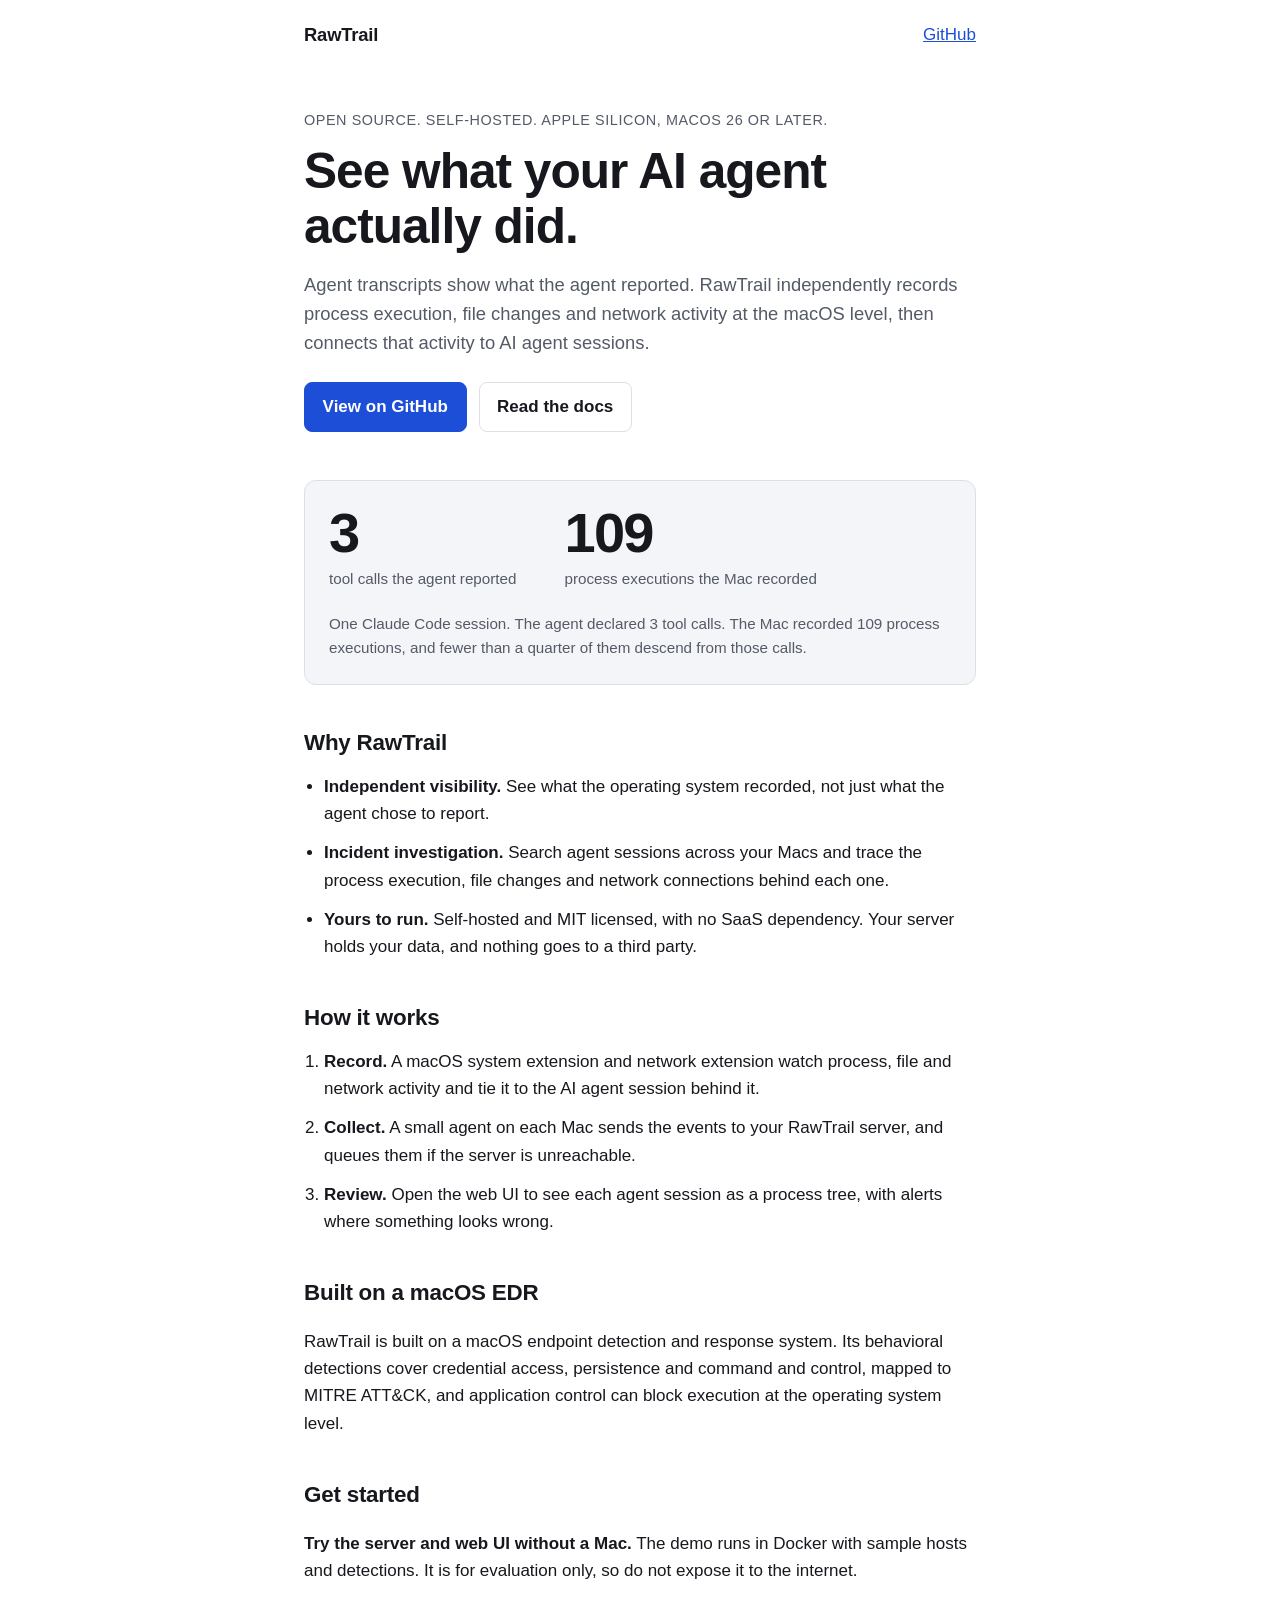
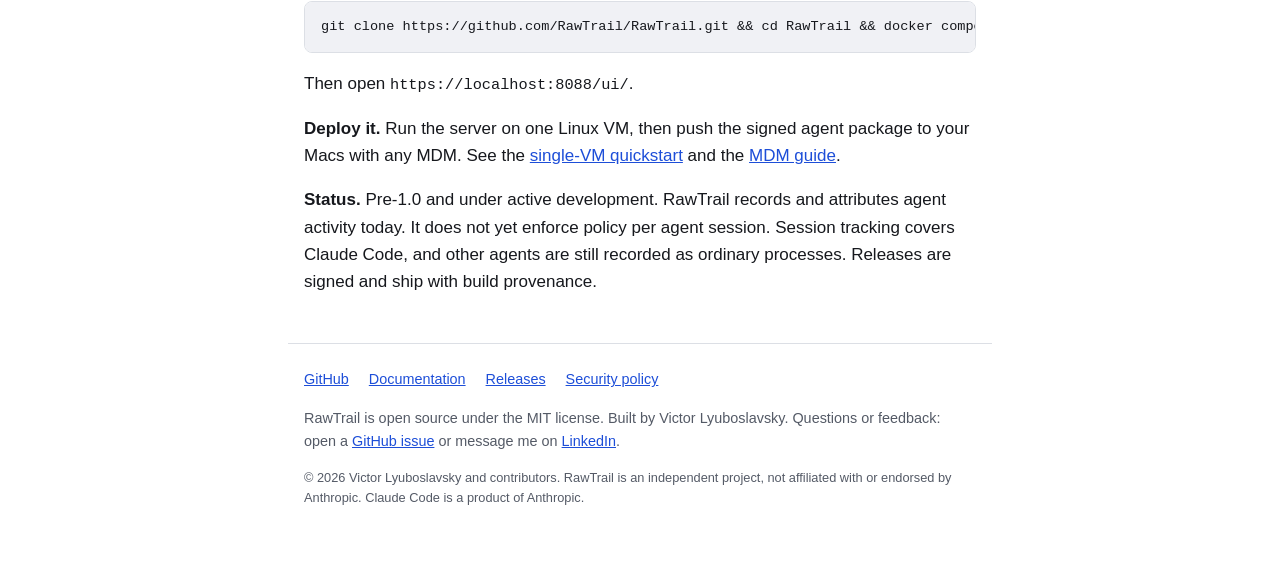
==== index.html @ 0685317d "Add the RawTrail marketing site Plain HTML and CSS served by GitHub Pages at rawtrail.io: hero, the " ====
<!doctype html>
<html lang="en">
<head>
<meta charset="utf-8">
<meta name="viewport" content="width=device-width, initial-scale=1">
<title>RawTrail: see what your AI agent actually did</title>
<meta name="description" content="Open-source macOS tool that independently records what AI agents run: processes, file changes and network activity. Self-hosted, MIT licensed.">
<meta http-equiv="Content-Security-Policy" content="default-src 'none'; style-src 'self'; img-src 'self'; base-uri 'none'; form-action 'none'">
<meta name="referrer" content="strict-origin-when-cross-origin">
<meta name="color-scheme" content="light dark">
<link rel="canonical" href="https://rawtrail.io/">
<link rel="icon" href="/favicon.svg" type="image/svg+xml">
<link rel="stylesheet" href="/style.css">
<meta property="og:type" content="website">
<meta property="og:site_name" content="RawTrail">
<meta property="og:url" content="https://rawtrail.io/">
<meta property="og:title" content="RawTrail: see what your AI agent actually did">
<meta property="og:description" content="Open-source macOS tool that independently records what AI agents run: processes, file changes and network activity. Self-hosted, MIT licensed.">
<meta property="og:image" content="https://rawtrail.io/og.png">
<meta property="og:image:width" content="1200">
<meta property="og:image:height" content="630">
<meta property="og:image:alt" content="RawTrail: 3 tool calls logged, 109 processes ran.">
<meta name="twitter:card" content="summary_large_image">
</head>
<body>
<header class="site-header">
  <a class="wordmark" href="/">RawTrail</a>
  <a href="https://github.com/RawTrail/RawTrail">GitHub</a>
</header>

<main>
  <section class="hero">
    <p class="eyebrow">Open source. Self-hosted. Apple Silicon, macOS 26 or later.</p>
    <h1>See what your AI agent actually did.</h1>
    <p class="lead">Agent transcripts show what the agent reported. RawTrail independently records process execution, file changes and network activity at the macOS level, then connects that activity to AI agent sessions.</p>
    <p class="actions">
      <a class="button primary" href="https://github.com/RawTrail/RawTrail">View on GitHub</a>
      <a class="button" href="https://github.com/RawTrail/RawTrail/tree/main/docs">Read the docs</a>
    </p>
  </section>

  <figure class="proof">
    <div class="stats">
      <div class="stat"><span class="number">3</span><span class="label">tool calls the agent reported</span></div>
      <div class="stat"><span class="number">109</span><span class="label">process executions the Mac recorded</span></div>
    </div>
    <figcaption>One Claude Code session. The agent declared 3 tool calls. The Mac recorded 109 process executions, and fewer than a quarter of them descend from those calls.</figcaption>
  </figure>

  <section>
    <h2>Why RawTrail</h2>
    <ul class="reasons">
      <li><strong>Independent visibility.</strong> See what the operating system recorded, not just what the agent chose to report.</li>
      <li><strong>Incident investigation.</strong> Search agent sessions across your Macs and trace the process execution, file changes and network connections behind each one.</li>
      <li><strong>Yours to run.</strong> Self-hosted and MIT licensed, with no SaaS dependency. Your server holds your data, and nothing goes to a third party.</li>
    </ul>
  </section>

  <section>
    <h2>How it works</h2>
    <ol class="steps">
      <li><strong>Record.</strong> A macOS system extension and network extension watch process, file and network activity and tie it to the AI agent session behind it.</li>
      <li><strong>Collect.</strong> A small agent on each Mac sends the events to your RawTrail server, and queues them if the server is unreachable.</li>
      <li><strong>Review.</strong> Open the web UI to see each agent session as a process tree, with alerts where something looks wrong.</li>
    </ol>
  </section>

  <section>
    <h2>Built on a macOS EDR</h2>
    <p>RawTrail is built on a macOS endpoint detection and response system. Its behavioral detections cover credential access, persistence and command and control, mapped to MITRE ATT&amp;CK, and application control can block execution at the operating system level.</p>
  </section>

  <section>
    <h2>Get started</h2>
    <p><strong>Try the server and web UI without a Mac.</strong> The demo runs in Docker with sample hosts and detections. It is for evaluation only, so do not expose it to the internet.</p>
    <pre><code>git clone https://github.com/RawTrail/RawTrail.git &amp;&amp; cd RawTrail &amp;&amp; docker compose -f docker-compose.demo.yml up</code></pre>
    <p>Then open <code>https://localhost:8088/ui/</code>.</p>
    <p><strong>Deploy it.</strong> Run the server on one Linux VM, then push the signed agent package to your Macs with any MDM. See the <a href="https://github.com/RawTrail/RawTrail/blob/main/docs/quickstart-vm.md">single-VM quickstart</a> and the <a href="https://github.com/RawTrail/RawTrail/blob/main/docs/mdm-deployment.md">MDM guide</a>.</p>
    <p><strong>Status.</strong> Pre-1.0 and under active development. RawTrail records and attributes agent activity today. It does not yet enforce policy per agent session. Session tracking covers Claude Code, and other agents are still recorded as ordinary processes. Releases are signed and ship with build provenance.</p>
  </section>
</main>

<footer class="site-footer">
  <nav aria-label="Project links">
    <a href="https://github.com/RawTrail/RawTrail">GitHub</a>
    <a href="https://github.com/RawTrail/RawTrail/tree/main/docs">Documentation</a>
    <a href="https://github.com/RawTrail/RawTrail/releases">Releases</a>
    <a href="https://github.com/RawTrail/RawTrail/blob/main/SECURITY.md">Security policy</a>
  </nav>
  <p>RawTrail is open source under the MIT license. Built by Victor Lyuboslavsky. Questions or feedback: open a <a href="https://github.com/RawTrail/RawTrail/issues">GitHub issue</a> or message me on <a href="https://www.linkedin.com/in/lyuboslavsky/">LinkedIn</a>.</p>
  <p class="fine">&copy; 2026 Victor Lyuboslavsky and contributors. RawTrail is an independent project, not affiliated with or endorsed by Anthropic. Claude Code is a product of Anthropic.</p>
</footer>
</body>
</html>
---- style.css ----
:root {
  --bg: #ffffff;
  --text: #16181d;
  --muted: #545a66;
  --border: #dcdfe5;
  --surface: #f4f5f8;
  --accent: #1d4ed8;
  --on-accent: #ffffff;
  --code-bg: #f0f1f5;
}

@media (prefers-color-scheme: dark) {
  :root {
    --bg: #0f1115;
    --text: #e9eaee;
    --muted: #a3a8b3;
    --border: #2a2e37;
    --surface: #171a21;
    --accent: #8ab4ff;
    --on-accent: #0b1020;
    --code-bg: #171a21;
  }
}

* { box-sizing: border-box; }

html { -webkit-text-size-adjust: 100%; }

body {
  margin: 0;
  background: var(--bg);
  color: var(--text);
  font: 17px/1.6 -apple-system, BlinkMacSystemFont, "Segoe UI", Roboto, Helvetica, Arial, sans-serif;
}

a { color: var(--accent); }
a:focus-visible, .button:focus-visible { outline: 3px solid var(--accent); outline-offset: 2px; }

.site-header, main, .site-footer {
  max-width: 44rem;
  margin: 0 auto;
  padding-left: 1rem;
  padding-right: 1rem;
}

.site-header {
  display: flex;
  justify-content: space-between;
  align-items: center;
  padding-top: 1.25rem;
  padding-bottom: 1.25rem;
}

.wordmark {
  color: var(--text);
  font-weight: 700;
  font-size: 1.15rem;
  letter-spacing: -0.01em;
  text-decoration: none;
}

.hero { padding: 2.5rem 0 1.5rem; }

.eyebrow {
  margin: 0 0 0.75rem;
  color: var(--muted);
  font-size: 0.9rem;
  text-transform: uppercase;
  letter-spacing: 0.04em;
}

h1 {
  margin: 0 0 1rem;
  font-size: clamp(2.1rem, 6vw, 3.1rem);
  line-height: 1.1;
  letter-spacing: -0.02em;
}

h2 { margin: 0 0 0.75rem; font-size: 1.4rem; letter-spacing: -0.01em; }

section { margin: 2.5rem 0; }
.hero { margin: 0; }

.lead { margin: 0 0 1.5rem; font-size: 1.15rem; color: var(--muted); }

.actions { display: flex; flex-wrap: wrap; gap: 0.75rem; margin: 0; }

.button {
  display: inline-block;
  padding: 0.65rem 1.1rem;
  border: 1px solid var(--border);
  border-radius: 8px;
  color: var(--text);
  font-weight: 600;
  text-decoration: none;
}

.button.primary { background: var(--accent); border-color: var(--accent); color: var(--on-accent); }

.proof {
  margin: 1.5rem 0 2.5rem;
  padding: 1.5rem;
  background: var(--surface);
  border: 1px solid var(--border);
  border-radius: 12px;
}

.stats { display: flex; flex-wrap: wrap; gap: 1.5rem 3rem; }
.stat { display: flex; flex-direction: column; }
.number { font-size: 3.5rem; font-weight: 800; line-height: 1; letter-spacing: -0.03em; }
.label { margin-top: 0.4rem; color: var(--muted); font-size: 0.95rem; }

figcaption { margin-top: 1.25rem; color: var(--muted); font-size: 0.95rem; }

.reasons, .steps { margin: 0; padding-left: 1.25rem; }
.reasons li, .steps li { margin-bottom: 0.75rem; }

pre {
  margin: 0 0 1rem;
  padding: 0.9rem 1rem;
  overflow-x: auto;
  background: var(--code-bg);
  border: 1px solid var(--border);
  border-radius: 8px;
  font-size: 0.85rem;
}

code { font-family: ui-monospace, SFMono-Regular, Menlo, Consolas, monospace; font-size: 0.9em; }
pre code { font-size: inherit; }

.site-footer {
  margin-top: 3rem;
  padding-top: 1.5rem;
  padding-bottom: 3rem;
  border-top: 1px solid var(--border);
  color: var(--muted);
  font-size: 0.9rem;
}

.site-footer nav { display: flex; flex-wrap: wrap; gap: 0.5rem 1.25rem; margin-bottom: 1rem; }
.site-footer .fine { font-size: 0.8rem; }

@media (max-width: 30rem) {
  body { font-size: 16px; }
  .number { font-size: 2.75rem; }
}
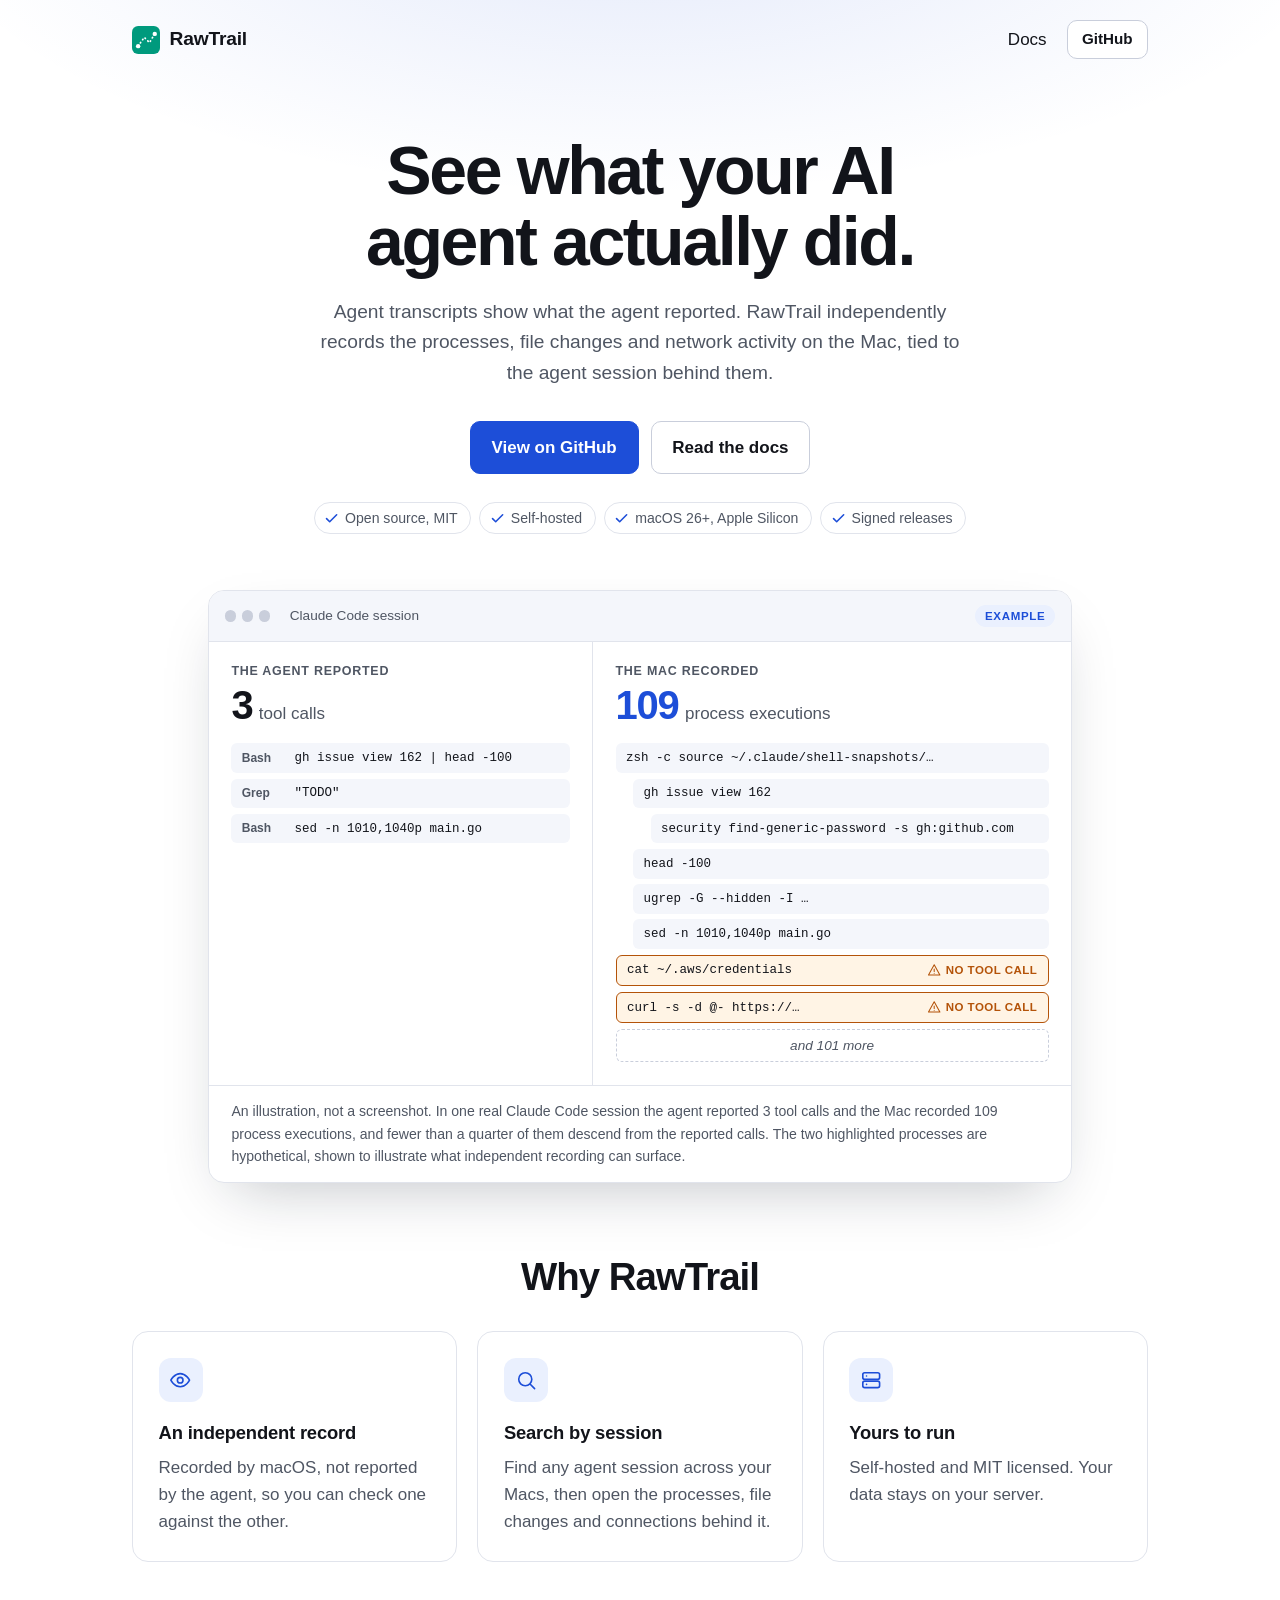
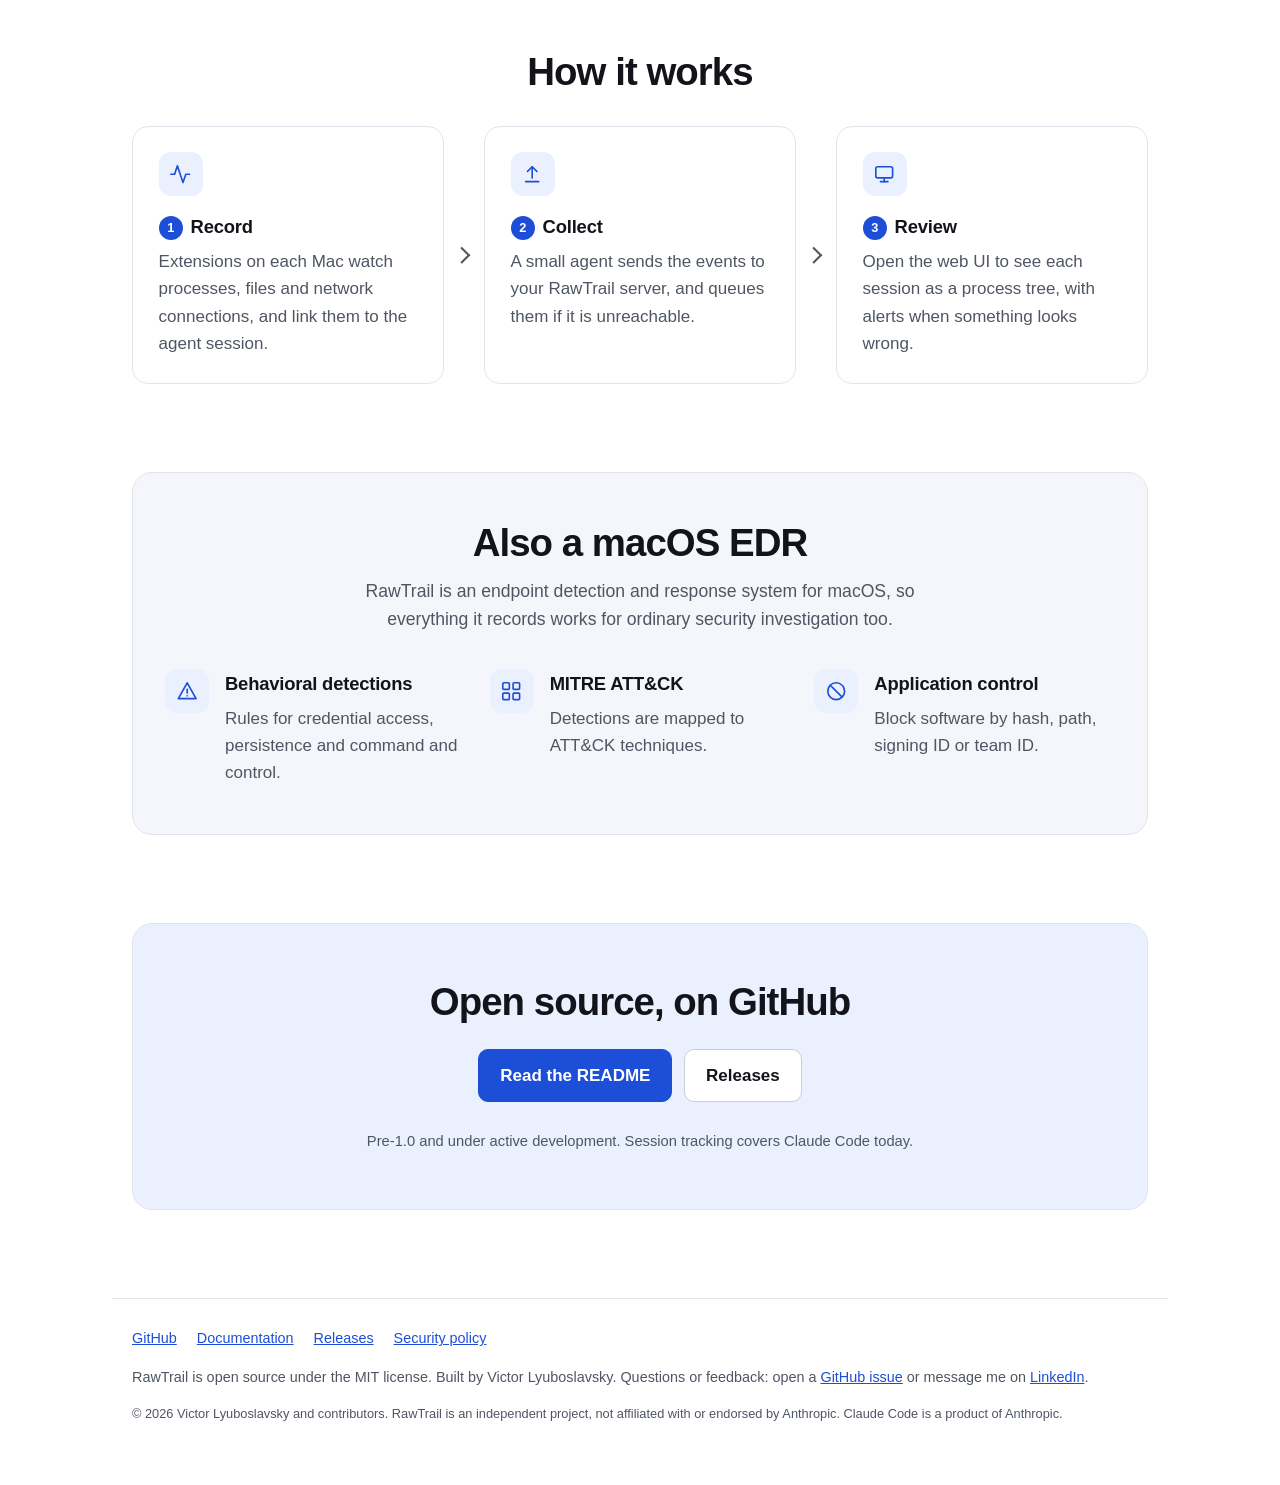
==== commit 802cd73e: "Redesign the page with icon cards, an example session and the repo's green Replace the text-only lay" ====
--- a/index.html
+++ b/index.html
@@ -9,7 +9,7 @@
 <meta name="referrer" content="strict-origin-when-cross-origin">
 <meta name="color-scheme" content="light dark">
 <link rel="canonical" href="https://rawtrail.io/">
-<link rel="icon" href="/favicon.svg" type="image/svg+xml">
+<link rel="icon" href="/favicon.svg?v=2" type="image/svg+xml">
 <link rel="stylesheet" href="/style.css">
 <meta property="og:type" content="website">
 <meta property="og:site_name" content="RawTrail">
@@ -19,68 +19,164 @@
 <meta property="og:image" content="https://rawtrail.io/og.png">
 <meta property="og:image:width" content="1200">
 <meta property="og:image:height" content="630">
-<meta property="og:image:alt" content="RawTrail: 3 tool calls logged, 109 processes ran.">
+<meta property="og:image:alt" content="RawTrail example: in one Claude Code session the agent reported 3 tool calls and the Mac recorded 109 processes.">
 <meta name="twitter:card" content="summary_large_image">
 </head>
 <body>
-<header class="site-header">
-  <a class="wordmark" href="/">RawTrail</a>
-  <a href="https://github.com/RawTrail/RawTrail">GitHub</a>
-</header>
+<svg class="sprite" aria-hidden="true" focusable="false">
+  <symbol id="i-check" viewBox="0 0 24 24"><polyline points="20 6 9 17 4 12"/></symbol>
+  <symbol id="i-eye" viewBox="0 0 24 24"><path d="M2 12s3.5-7 10-7 10 7 10 7-3.5 7-10 7S2 12 2 12z"/><circle cx="12" cy="12" r="3"/></symbol>
+  <symbol id="i-search" viewBox="0 0 24 24"><circle cx="11" cy="11" r="7"/><line x1="21" y1="21" x2="16.65" y2="16.65"/></symbol>
+  <symbol id="i-server" viewBox="0 0 24 24"><rect x="3" y="4" width="18" height="7" rx="2"/><rect x="3" y="13" width="18" height="7" rx="2"/><line x1="7" y1="7.5" x2="7.01" y2="7.5"/><line x1="7" y1="16.5" x2="7.01" y2="16.5"/></symbol>
+  <symbol id="i-activity" viewBox="0 0 24 24"><polyline points="22 12 18 12 15 21 9 3 6 12 2 12"/></symbol>
+  <symbol id="i-upload" viewBox="0 0 24 24"><path d="M12 16V4"/><polyline points="7 9 12 4 17 9"/><path d="M5 20h14"/></symbol>
+  <symbol id="i-monitor" viewBox="0 0 24 24"><rect x="3" y="4" width="18" height="12" rx="2"/><path d="M8 20h8"/><path d="M12 16v4"/></symbol>
+  <symbol id="i-alert" viewBox="0 0 24 24"><path d="M12 3l9.5 17h-19z"/><path d="M12 10v4"/><path d="M12 17h.01"/></symbol>
+  <symbol id="i-grid" viewBox="0 0 24 24"><rect x="3" y="3" width="7" height="7" rx="1"/><rect x="14" y="3" width="7" height="7" rx="1"/><rect x="3" y="14" width="7" height="7" rx="1"/><rect x="14" y="14" width="7" height="7" rx="1"/></symbol>
+  <symbol id="i-ban" viewBox="0 0 24 24"><circle cx="12" cy="12" r="9"/><path d="M5.6 5.6l12.8 12.8"/></symbol>
+</svg>
 
-<main>
-  <section class="hero">
-    <p class="eyebrow">Open source. Self-hosted. Apple Silicon, macOS 26 or later.</p>
+<div class="top">
+  <header class="site-header wrap">
+    <a class="wordmark" href="/"><img src="/favicon.svg?v=2" alt="" width="28" height="28">RawTrail</a>
+    <nav aria-label="Primary">
+      <a href="https://github.com/RawTrail/RawTrail/tree/main/docs">Docs</a>
+      <a class="button small" href="https://github.com/RawTrail/RawTrail">GitHub</a>
+    </nav>
+  </header>
+
+  <section class="hero wrap">
     <h1>See what your AI agent actually did.</h1>
-    <p class="lead">Agent transcripts show what the agent reported. RawTrail independently records process execution, file changes and network activity at the macOS level, then connects that activity to AI agent sessions.</p>
+    <p class="lead">Agent transcripts show what the agent reported. RawTrail independently records the processes, file changes and network activity on the Mac, tied to the agent session behind them.</p>
     <p class="actions">
       <a class="button primary" href="https://github.com/RawTrail/RawTrail">View on GitHub</a>
       <a class="button" href="https://github.com/RawTrail/RawTrail/tree/main/docs">Read the docs</a>
     </p>
+    <ul class="chips" aria-label="At a glance">
+      <li><svg class="icon" aria-hidden="true"><use href="#i-check"/></svg>Open source, MIT</li>
+      <li><svg class="icon" aria-hidden="true"><use href="#i-check"/></svg>Self-hosted</li>
+      <li><svg class="icon" aria-hidden="true"><use href="#i-check"/></svg>macOS 26+, Apple Silicon</li>
+      <li><svg class="icon" aria-hidden="true"><use href="#i-check"/></svg>Signed releases</li>
+    </ul>
+
+    <figure class="window">
+      <div class="window-bar">
+        <span class="dots" aria-hidden="true"><i></i><i></i><i></i></span>
+        <span class="window-title">Claude Code session</span>
+        <span class="tag">Example</span>
+      </div>
+      <div class="panes">
+        <div class="pane">
+          <div class="pane-head">
+            <span class="pane-label">The agent reported</span>
+            <span class="pane-count"><b>3</b>tool calls</span>
+          </div>
+          <ul class="rows">
+            <li><span class="kind">Bash</span><code>gh issue view 162 | head -100</code></li>
+            <li><span class="kind">Grep</span><code>"TODO"</code></li>
+            <li><span class="kind">Bash</span><code>sed -n 1010,1040p main.go</code></li>
+          </ul>
+        </div>
+        <div class="pane pane-mac">
+          <div class="pane-head">
+            <span class="pane-label">The Mac recorded</span>
+            <span class="pane-count"><b>109</b>process executions</span>
+          </div>
+          <ul class="rows tree">
+            <li><code>zsh -c source ~/.claude/shell-snapshots/&hellip;</code></li>
+            <li class="d1"><code>gh issue view 162</code></li>
+            <li class="d2"><code>security find-generic-password -s gh:github.com</code></li>
+            <li class="d1"><code>head -100</code></li>
+            <li class="d1"><code>ugrep -G --hidden -I &hellip;</code></li>
+            <li class="d1"><code>sed -n 1010,1040p main.go</code></li>
+            <li class="flag"><code>cat ~/.aws/credentials</code><span class="flag-tag"><svg class="icon" aria-hidden="true"><use href="#i-alert"/></svg>No tool call</span></li>
+            <li class="flag"><code>curl -s -d @- https://&hellip;</code><span class="flag-tag"><svg class="icon" aria-hidden="true"><use href="#i-alert"/></svg>No tool call</span></li>
+            <li class="more">and 101 more</li>
+          </ul>
+        </div>
+      </div>
+      <figcaption>An illustration, not a screenshot. In one real Claude Code session the agent reported 3 tool calls and the Mac recorded 109 process executions, and fewer than a quarter of them descend from the reported calls. The two highlighted processes are hypothetical, shown to illustrate what independent recording can surface.</figcaption>
+    </figure>
+  </section>
+</div>
+
+<main>
+  <section class="wrap">
+    <h2>Why RawTrail</h2>
+    <div class="cards">
+      <article class="card">
+        <span class="icon-box"><svg class="icon" aria-hidden="true"><use href="#i-eye"/></svg></span>
+        <h3>An independent record</h3>
+        <p>Recorded by macOS, not reported by the agent, so you can check one against the other.</p>
+      </article>
+      <article class="card">
+        <span class="icon-box"><svg class="icon" aria-hidden="true"><use href="#i-search"/></svg></span>
+        <h3>Search by session</h3>
+        <p>Find any agent session across your Macs, then open the processes, file changes and connections behind it.</p>
+      </article>
+      <article class="card">
+        <span class="icon-box"><svg class="icon" aria-hidden="true"><use href="#i-server"/></svg></span>
+        <h3>Yours to run</h3>
+        <p>Self-hosted and MIT licensed. Your data stays on your server.</p>
+      </article>
+    </div>
   </section>
 
-  <figure class="proof">
-    <div class="stats">
-      <div class="stat"><span class="number">3</span><span class="label">tool calls the agent reported</span></div>
-      <div class="stat"><span class="number">109</span><span class="label">process executions the Mac recorded</span></div>
-    </div>
-    <figcaption>One Claude Code session. The agent declared 3 tool calls. The Mac recorded 109 process executions, and fewer than a quarter of them descend from those calls.</figcaption>
-  </figure>
-
-  <section>
-    <h2>Why RawTrail</h2>
-    <ul class="reasons">
-      <li><strong>Independent visibility.</strong> See what the operating system recorded, not just what the agent chose to report.</li>
-      <li><strong>Incident investigation.</strong> Search agent sessions across your Macs and trace the process execution, file changes and network connections behind each one.</li>
-      <li><strong>Yours to run.</strong> Self-hosted and MIT licensed, with no SaaS dependency. Your server holds your data, and nothing goes to a third party.</li>
-    </ul>
-  </section>
-
-  <section>
+  <section class="wrap">
     <h2>How it works</h2>
-    <ol class="steps">
-      <li><strong>Record.</strong> A macOS system extension and network extension watch process, file and network activity and tie it to the AI agent session behind it.</li>
-      <li><strong>Collect.</strong> A small agent on each Mac sends the events to your RawTrail server, and queues them if the server is unreachable.</li>
-      <li><strong>Review.</strong> Open the web UI to see each agent session as a process tree, with alerts where something looks wrong.</li>
+    <ol class="flow">
+      <li class="step">
+        <span class="icon-box"><svg class="icon" aria-hidden="true"><use href="#i-activity"/></svg></span>
+        <h3>Record</h3>
+        <p>Extensions on each Mac watch processes, files and network connections, and link them to the agent session.</p>
+      </li>
+      <li class="step">
+        <span class="icon-box"><svg class="icon" aria-hidden="true"><use href="#i-upload"/></svg></span>
+        <h3>Collect</h3>
+        <p>A small agent sends the events to your RawTrail server, and queues them if it is unreachable.</p>
+      </li>
+      <li class="step">
+        <span class="icon-box"><svg class="icon" aria-hidden="true"><use href="#i-monitor"/></svg></span>
+        <h3>Review</h3>
+        <p>Open the web UI to see each session as a process tree, with alerts when something looks wrong.</p>
+      </li>
     </ol>
   </section>
 
-  <section>
-    <h2>Built on a macOS EDR</h2>
-    <p>RawTrail is built on a macOS endpoint detection and response system. Its behavioral detections cover credential access, persistence and command and control, mapped to MITRE ATT&amp;CK, and application control can block execution at the operating system level.</p>
+  <section class="wrap">
+    <div class="edr">
+      <h2>Also a macOS EDR</h2>
+      <p class="section-sub">RawTrail is an endpoint detection and response system for macOS, so everything it records works for ordinary security investigation too.</p>
+      <ul class="mini">
+        <li>
+          <span class="icon-box"><svg class="icon" aria-hidden="true"><use href="#i-alert"/></svg></span>
+          <div><h3>Behavioral detections</h3><p>Rules for credential access, persistence and command and control.</p></div>
+        </li>
+        <li>
+          <span class="icon-box"><svg class="icon" aria-hidden="true"><use href="#i-grid"/></svg></span>
+          <div><h3>MITRE ATT&amp;CK</h3><p>Detections are mapped to ATT&amp;CK techniques.</p></div>
+        </li>
+        <li>
+          <span class="icon-box"><svg class="icon" aria-hidden="true"><use href="#i-ban"/></svg></span>
+          <div><h3>Application control</h3><p>Block software by hash, path, signing ID or team ID.</p></div>
+        </li>
+      </ul>
+    </div>
   </section>
 
-  <section>
-    <h2>Get started</h2>
-    <p><strong>Try the server and web UI without a Mac.</strong> The demo runs in Docker with sample hosts and detections. It is for evaluation only, so do not expose it to the internet.</p>
-    <pre><code>git clone https://github.com/RawTrail/RawTrail.git &amp;&amp; cd RawTrail &amp;&amp; docker compose -f docker-compose.demo.yml up</code></pre>
-    <p>Then open <code>https://localhost:8088/ui/</code>.</p>
-    <p><strong>Deploy it.</strong> Run the server on one Linux VM, then push the signed agent package to your Macs with any MDM. See the <a href="https://github.com/RawTrail/RawTrail/blob/main/docs/quickstart-vm.md">single-VM quickstart</a> and the <a href="https://github.com/RawTrail/RawTrail/blob/main/docs/mdm-deployment.md">MDM guide</a>.</p>
-    <p><strong>Status.</strong> Pre-1.0 and under active development. RawTrail records and attributes agent activity today. It does not yet enforce policy per agent session. Session tracking covers Claude Code, and other agents are still recorded as ordinary processes. Releases are signed and ship with build provenance.</p>
+  <section class="wrap">
+    <div class="cta">
+      <h2>Open source, on GitHub</h2>
+      <p class="actions">
+        <a class="button primary" href="https://github.com/RawTrail/RawTrail#readme">Read the README</a>
+        <a class="button" href="https://github.com/RawTrail/RawTrail/releases">Releases</a>
+      </p>
+      <p class="status">Pre-1.0 and under active development. Session tracking covers Claude Code today.</p>
+    </div>
   </section>
 </main>
 
-<footer class="site-footer">
+<footer class="site-footer wrap">
   <nav aria-label="Project links">
     <a href="https://github.com/RawTrail/RawTrail">GitHub</a>
     <a href="https://github.com/RawTrail/RawTrail/tree/main/docs">Documentation</a>
--- a/style.css
+++ b/style.css
@@ -1,12 +1,18 @@
 :root {
   --bg: #ffffff;
-  --text: #16181d;
-  --muted: #545a66;
-  --border: #dcdfe5;
-  --surface: #f4f5f8;
+  --text: #12141a;
+  --muted: #4f5663;
+  --border: #e1e4ec;
+  --border-strong: #c9cedb;
+  --surface: #ffffff;
+  --surface-2: #f4f6fb;
   --accent: #1d4ed8;
+  --accent-soft: #eaf0fe;
   --on-accent: #ffffff;
-  --code-bg: #f0f1f5;
+  --warn: #b45309;
+  --warn-soft: #fff4e5;
+  --glow: rgba(29, 78, 216, 0.12);
+  --shadow: 0 24px 60px -24px rgba(16, 24, 40, 0.28);
 }
 
 @media (prefers-color-scheme: dark) {
@@ -15,10 +21,16 @@
     --text: #e9eaee;
     --muted: #a3a8b3;
     --border: #2a2e37;
-    --surface: #171a21;
+    --border-strong: #3a3f4b;
+    --surface: #161920;
+    --surface-2: #1b1f28;
     --accent: #8ab4ff;
+    --accent-soft: #1a2540;
     --on-accent: #0b1020;
-    --code-bg: #171a21;
+    --warn: #fbbf24;
+    --warn-soft: #2d2410;
+    --glow: rgba(138, 180, 255, 0.16);
+    --shadow: 0 24px 60px -24px rgba(0, 0, 0, 0.7);
   }
 }
 
@@ -34,113 +46,232 @@
 }
 
 a { color: var(--accent); }
-a:focus-visible, .button:focus-visible { outline: 3px solid var(--accent); outline-offset: 2px; }
-
-.site-header, main, .site-footer {
-  max-width: 44rem;
-  margin: 0 auto;
-  padding-left: 1rem;
-  padding-right: 1rem;
-}
-
-.site-header {
-  display: flex;
-  justify-content: space-between;
+a:focus-visible { outline: 3px solid var(--accent); outline-offset: 2px; }
+
+.wrap { max-width: 66rem; margin: 0 auto; padding-left: 1.25rem; padding-right: 1.25rem; }
+
+.sprite { position: absolute; width: 0; height: 0; overflow: hidden; }
+
+.icon {
+  width: 1.4rem;
+  height: 1.4rem;
+  fill: none;
+  stroke: currentColor;
+  stroke-width: 1.75;
+  stroke-linecap: round;
+  stroke-linejoin: round;
+  flex: none;
+}
+
+.icon-box {
+  display: grid;
+  place-items: center;
+  width: 2.75rem;
+  height: 2.75rem;
+  margin-bottom: 1rem;
+  border-radius: 12px;
+  background: var(--accent-soft);
+  color: var(--accent);
+}
+
+/* Header and hero */
+
+.top { background: radial-gradient(64rem 26rem at 50% -6rem, var(--glow), transparent 70%); }
+
+.site-header { display: flex; justify-content: space-between; align-items: center; padding-top: 1.25rem; padding-bottom: 1.25rem; }
+.site-header nav { display: flex; align-items: center; gap: 1.25rem; }
+.site-header nav a:not(.button) { color: var(--text); font-weight: 500; text-decoration: none; }
+.site-header nav a:not(.button):hover { color: var(--accent); }
+
+.wordmark {
+  display: inline-flex;
   align-items: center;
-  padding-top: 1.25rem;
-  padding-bottom: 1.25rem;
-}
-
-.wordmark {
+  gap: 0.6rem;
   color: var(--text);
   font-weight: 700;
-  font-size: 1.15rem;
+  font-size: 1.2rem;
   letter-spacing: -0.01em;
   text-decoration: none;
 }
 
-.hero { padding: 2.5rem 0 1.5rem; }
-
-.eyebrow {
-  margin: 0 0 0.75rem;
-  color: var(--muted);
-  font-size: 0.9rem;
-  text-transform: uppercase;
-  letter-spacing: 0.04em;
-}
+.hero { padding-top: 3.5rem; padding-bottom: 4.5rem; text-align: center; }
 
 h1 {
-  margin: 0 0 1rem;
-  font-size: clamp(2.1rem, 6vw, 3.1rem);
-  line-height: 1.1;
-  letter-spacing: -0.02em;
-}
-
-h2 { margin: 0 0 0.75rem; font-size: 1.4rem; letter-spacing: -0.01em; }
-
-section { margin: 2.5rem 0; }
-.hero { margin: 0; }
-
-.lead { margin: 0 0 1.5rem; font-size: 1.15rem; color: var(--muted); }
-
-.actions { display: flex; flex-wrap: wrap; gap: 0.75rem; margin: 0; }
+  max-width: 17ch;
+  margin: 0 auto 1.25rem;
+  font-size: clamp(2.5rem, 7vw, 4.25rem);
+  line-height: 1.04;
+  letter-spacing: -0.035em;
+  text-wrap: balance;
+}
+
+.lead { max-width: 40rem; margin: 0 auto 2rem; font-size: 1.2rem; color: var(--muted); }
+
+.actions { display: flex; flex-wrap: wrap; justify-content: center; gap: 0.75rem; margin: 0; }
 
 .button {
   display: inline-block;
-  padding: 0.65rem 1.1rem;
-  border: 1px solid var(--border);
-  border-radius: 8px;
+  padding: 0.75rem 1.3rem;
+  border: 1px solid var(--border-strong);
+  border-radius: 10px;
+  background: var(--surface);
   color: var(--text);
   font-weight: 600;
   text-decoration: none;
 }
-
+.button:hover { border-color: var(--accent); }
+.button:focus-visible { outline: 3px solid var(--accent); outline-offset: 2px; }
 .button.primary { background: var(--accent); border-color: var(--accent); color: var(--on-accent); }
-
-.proof {
-  margin: 1.5rem 0 2.5rem;
-  padding: 1.5rem;
+.button.small { padding: 0.4rem 0.9rem; font-size: 0.95rem; }
+
+.chips { display: flex; flex-wrap: wrap; justify-content: center; gap: 0.5rem; margin: 1.75rem 0 0; padding: 0; list-style: none; }
+.chips li {
+  display: inline-flex;
+  align-items: center;
+  gap: 0.35rem;
+  padding: 0.25rem 0.8rem 0.25rem 0.6rem;
+  border: 1px solid var(--border);
+  border-radius: 999px;
   background: var(--surface);
+  color: var(--muted);
+  font-size: 0.88rem;
+}
+.chips .icon { width: 0.95rem; height: 0.95rem; stroke-width: 2.5; color: var(--accent); }
+
+/* Example window */
+
+.window {
+  max-width: 54rem;
+  margin: 3.5rem auto 0;
+  overflow: hidden;
   border: 1px solid var(--border);
-  border-radius: 12px;
-}
-
-.stats { display: flex; flex-wrap: wrap; gap: 1.5rem 3rem; }
-.stat { display: flex; flex-direction: column; }
-.number { font-size: 3.5rem; font-weight: 800; line-height: 1; letter-spacing: -0.03em; }
-.label { margin-top: 0.4rem; color: var(--muted); font-size: 0.95rem; }
-
-figcaption { margin-top: 1.25rem; color: var(--muted); font-size: 0.95rem; }
-
-.reasons, .steps { margin: 0; padding-left: 1.25rem; }
-.reasons li, .steps li { margin-bottom: 0.75rem; }
-
-pre {
-  margin: 0 0 1rem;
-  padding: 0.9rem 1rem;
-  overflow-x: auto;
-  background: var(--code-bg);
-  border: 1px solid var(--border);
-  border-radius: 8px;
-  font-size: 0.85rem;
-}
-
-code { font-family: ui-monospace, SFMono-Regular, Menlo, Consolas, monospace; font-size: 0.9em; }
-pre code { font-size: inherit; }
-
-.site-footer {
-  margin-top: 3rem;
-  padding-top: 1.5rem;
-  padding-bottom: 3rem;
-  border-top: 1px solid var(--border);
-  color: var(--muted);
-  font-size: 0.9rem;
-}
-
+  border-radius: 16px;
+  background: var(--surface);
+  box-shadow: var(--shadow);
+  text-align: left;
+}
+
+.window-bar { display: flex; align-items: center; gap: 0.9rem; padding: 0.7rem 1rem; border-bottom: 1px solid var(--border); background: var(--surface-2); }
+.dots i { display: inline-block; width: 0.7rem; height: 0.7rem; margin-right: 0.35rem; border-radius: 50%; background: var(--border-strong); }
+.window-title { flex: 1; color: var(--muted); font-size: 0.85rem; font-weight: 500; }
+
+.tag {
+  padding: 0.1rem 0.6rem;
+  border-radius: 999px;
+  background: var(--accent-soft);
+  color: var(--accent);
+  font-size: 0.72rem;
+  font-weight: 700;
+  letter-spacing: 0.06em;
+  text-transform: uppercase;
+}
+
+.panes { display: grid; grid-template-columns: 1fr 1.25fr; }
+.pane { padding: 1.25rem 1.4rem 1.4rem; }
+.pane + .pane { border-left: 1px solid var(--border); }
+
+.pane-head { display: flex; flex-direction: column; gap: 0.2rem; margin-bottom: 1rem; }
+.pane-label { color: var(--muted); font-size: 0.78rem; font-weight: 600; letter-spacing: 0.06em; text-transform: uppercase; }
+.pane-count { color: var(--muted); }
+.pane-count b { margin-right: 0.4rem; color: var(--text); font-size: 2.5rem; font-weight: 800; line-height: 1; letter-spacing: -0.03em; }
+.pane-mac .pane-count b { color: var(--accent); }
+
+.rows { display: grid; gap: 0.35rem; margin: 0; padding: 0; list-style: none; }
+.rows li { display: flex; align-items: center; gap: 0.7rem; padding: 0.3rem 0.65rem; border-radius: 6px; background: var(--surface-2); font-size: 0.85rem; }
+.kind { min-width: 2.6rem; color: var(--muted); font-size: 0.75rem; font-weight: 600; }
+.tree .d1 { margin-left: 1.1rem; }
+.tree .d2 { margin-left: 2.2rem; }
+.tree .more { justify-content: center; border: 1px dashed var(--border-strong); background: transparent; color: var(--muted); font-style: italic; }
+
+figcaption { padding: 0.9rem 1.4rem; border-top: 1px solid var(--border); color: var(--muted); font-size: 0.88rem; }
+
+.rows code { min-width: 0; overflow-wrap: anywhere; }
+.rows li { flex-wrap: wrap; }
+.rows .flag { border: 1px solid var(--warn); background: var(--warn-soft); }
+.flag-tag { display: inline-flex; align-items: center; gap: 0.3rem; margin-left: auto; color: var(--warn); font-size: 0.72rem; font-weight: 700; letter-spacing: 0.04em; text-transform: uppercase; }
+.flag-tag .icon { width: 0.9rem; height: 0.9rem; }
+code { font-family: ui-monospace, SFMono-Regular, Menlo, Consolas, monospace; font-size: 0.92em; }
+
+/* Sections */
+
+main > section.wrap { margin: 0 auto 5.5rem; }
+
+h2 {
+  margin: 0 0 2rem;
+  font-size: clamp(1.7rem, 4.5vw, 2.4rem);
+  line-height: 1.15;
+  letter-spacing: -0.025em;
+  text-align: center;
+  text-wrap: balance;
+}
+
+h3 { margin: 0 0 0.4rem; font-size: 1.15rem; letter-spacing: -0.01em; }
+.card p, .step p, .mini p { margin: 0; color: var(--muted); }
+
+.cards, .flow { display: grid; grid-template-columns: repeat(3, 1fr); gap: 1.25rem; margin: 0; padding: 0; list-style: none; }
+.flow { gap: 2.5rem; }
+
+.card, .step { position: relative; padding: 1.6rem; border: 1px solid var(--border); border-radius: 16px; background: var(--surface); }
+
+.flow { counter-reset: step; }
+.step h3::before {
+  counter-increment: step;
+  content: counter(step);
+  display: inline-grid;
+  place-items: center;
+  width: 1.5rem;
+  height: 1.5rem;
+  margin-right: 0.5rem;
+  border-radius: 50%;
+  background: var(--accent);
+  color: var(--on-accent);
+  font-size: 0.8rem;
+  vertical-align: 0.1em;
+}
+.step:not(:last-child)::after {
+  content: "";
+  position: absolute;
+  top: 50%;
+  right: -1.55rem;
+  width: 0.6rem;
+  height: 0.6rem;
+  border-top: 2px solid var(--muted);
+  border-right: 2px solid var(--muted);
+  transform: translateY(-50%) rotate(45deg);
+}
+
+.edr { padding: 3rem 2rem; border: 1px solid var(--border); border-radius: 20px; background: var(--surface-2); }
+.edr h2 { margin-bottom: 0.75rem; }
+.section-sub { max-width: 38rem; margin: 0 auto 2.25rem; color: var(--muted); font-size: 1.1rem; text-align: center; }
+.mini { display: grid; grid-template-columns: repeat(3, 1fr); gap: 1.5rem; margin: 0; padding: 0; list-style: none; }
+.mini li { display: flex; gap: 1rem; }
+.mini .icon-box { margin-bottom: 0; flex: none; }
+
+.cta { padding: 3.5rem 1.5rem; border: 1px solid var(--border); border-radius: 20px; background: var(--accent-soft); text-align: center; }
+.cta h2 { margin-bottom: 1.5rem; }
+.status { max-width: 36rem; margin: 1.75rem auto 0; color: var(--muted); font-size: 0.92rem; }
+
+/* Footer */
+
+.site-footer { padding-top: 1.75rem; padding-bottom: 3rem; border-top: 1px solid var(--border); color: var(--muted); font-size: 0.9rem; }
 .site-footer nav { display: flex; flex-wrap: wrap; gap: 0.5rem 1.25rem; margin-bottom: 1rem; }
 .site-footer .fine { font-size: 0.8rem; }
 
+/* Narrow screens */
+
+@media (max-width: 48rem) {
+  .hero { padding-top: 2rem; padding-bottom: 3rem; }
+  .window { margin-top: 2.5rem; }
+  .panes, .cards, .flow, .mini { grid-template-columns: 1fr; }
+  .pane + .pane { border-left: 0; border-top: 1px solid var(--border); }
+  .flow { gap: 1.25rem; }
+  .step:not(:last-child)::after { display: none; }
+  main > section.wrap { margin-bottom: 4rem; }
+  .edr { padding: 2rem 1.25rem; }
+}
+
 @media (max-width: 30rem) {
   body { font-size: 16px; }
-  .number { font-size: 2.75rem; }
-}
+  .lead { font-size: 1.1rem; }
+  .site-header nav { gap: 0.9rem; }
+}
